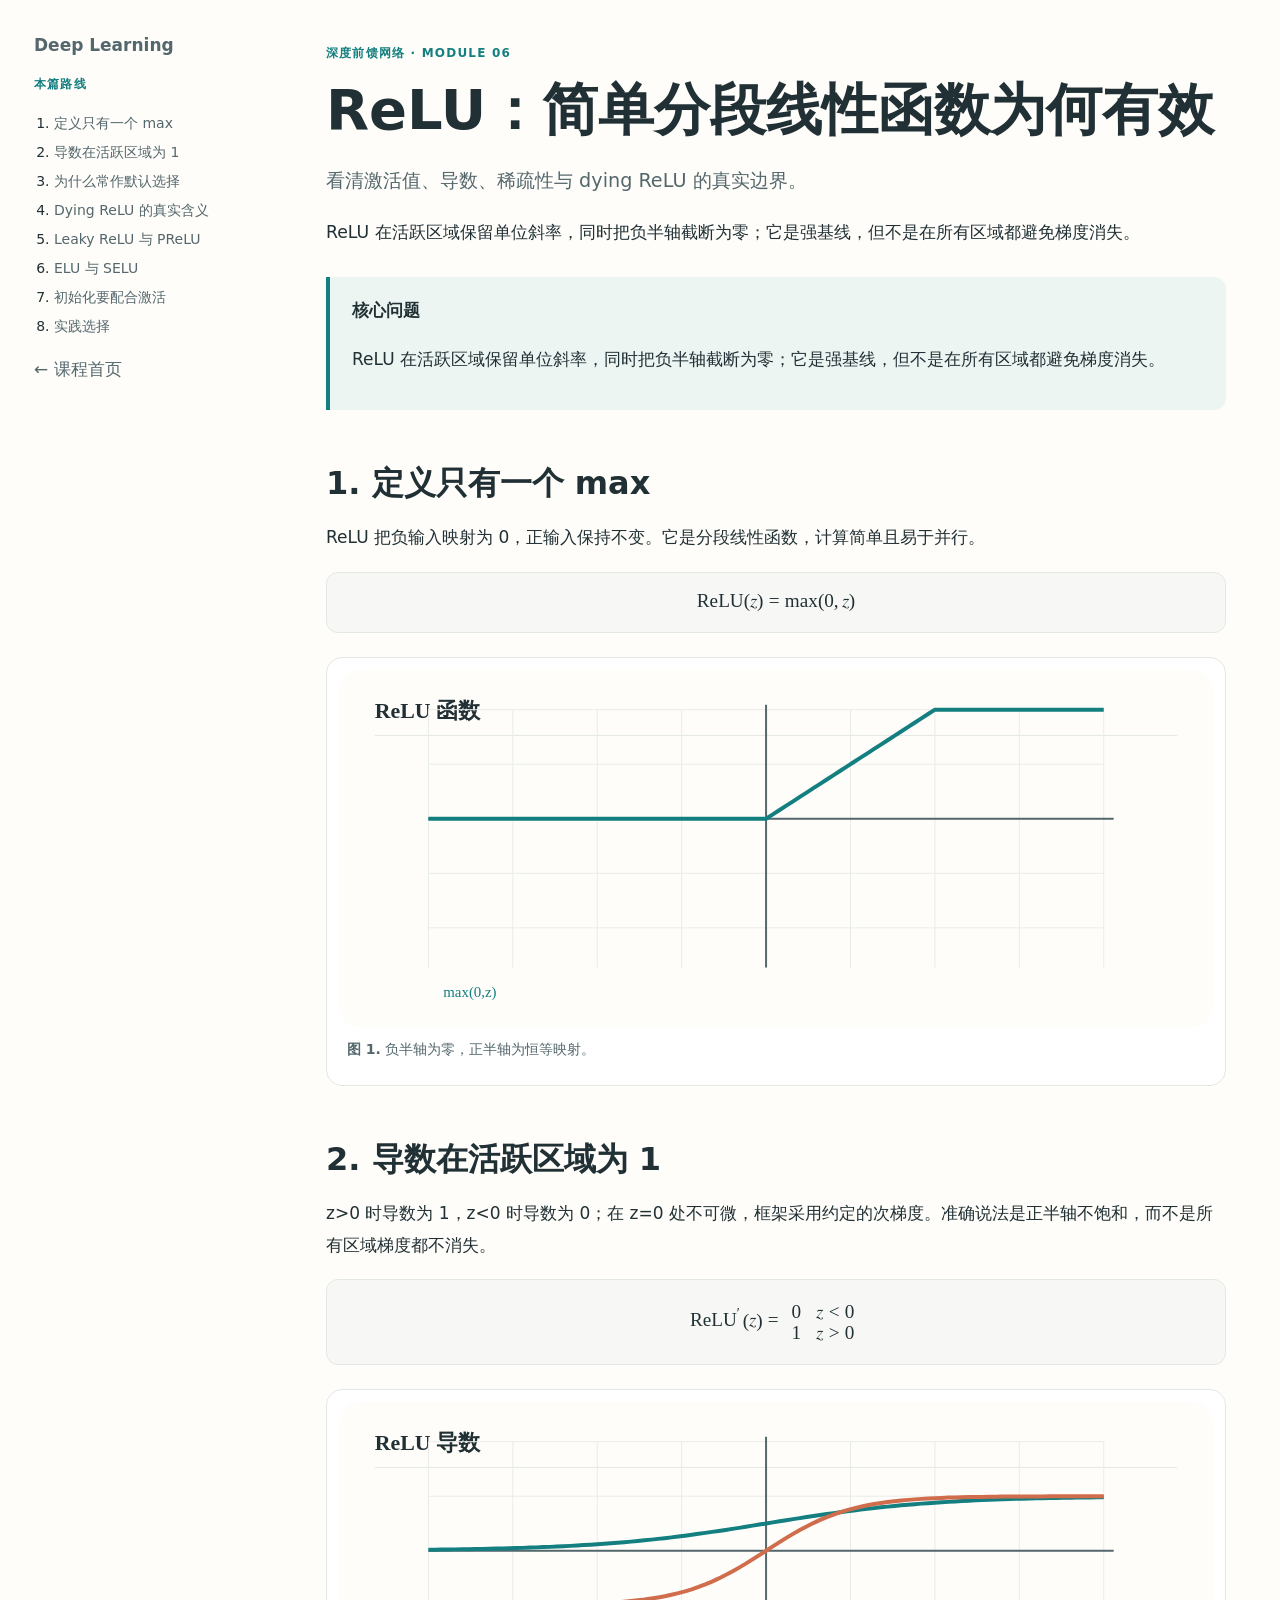
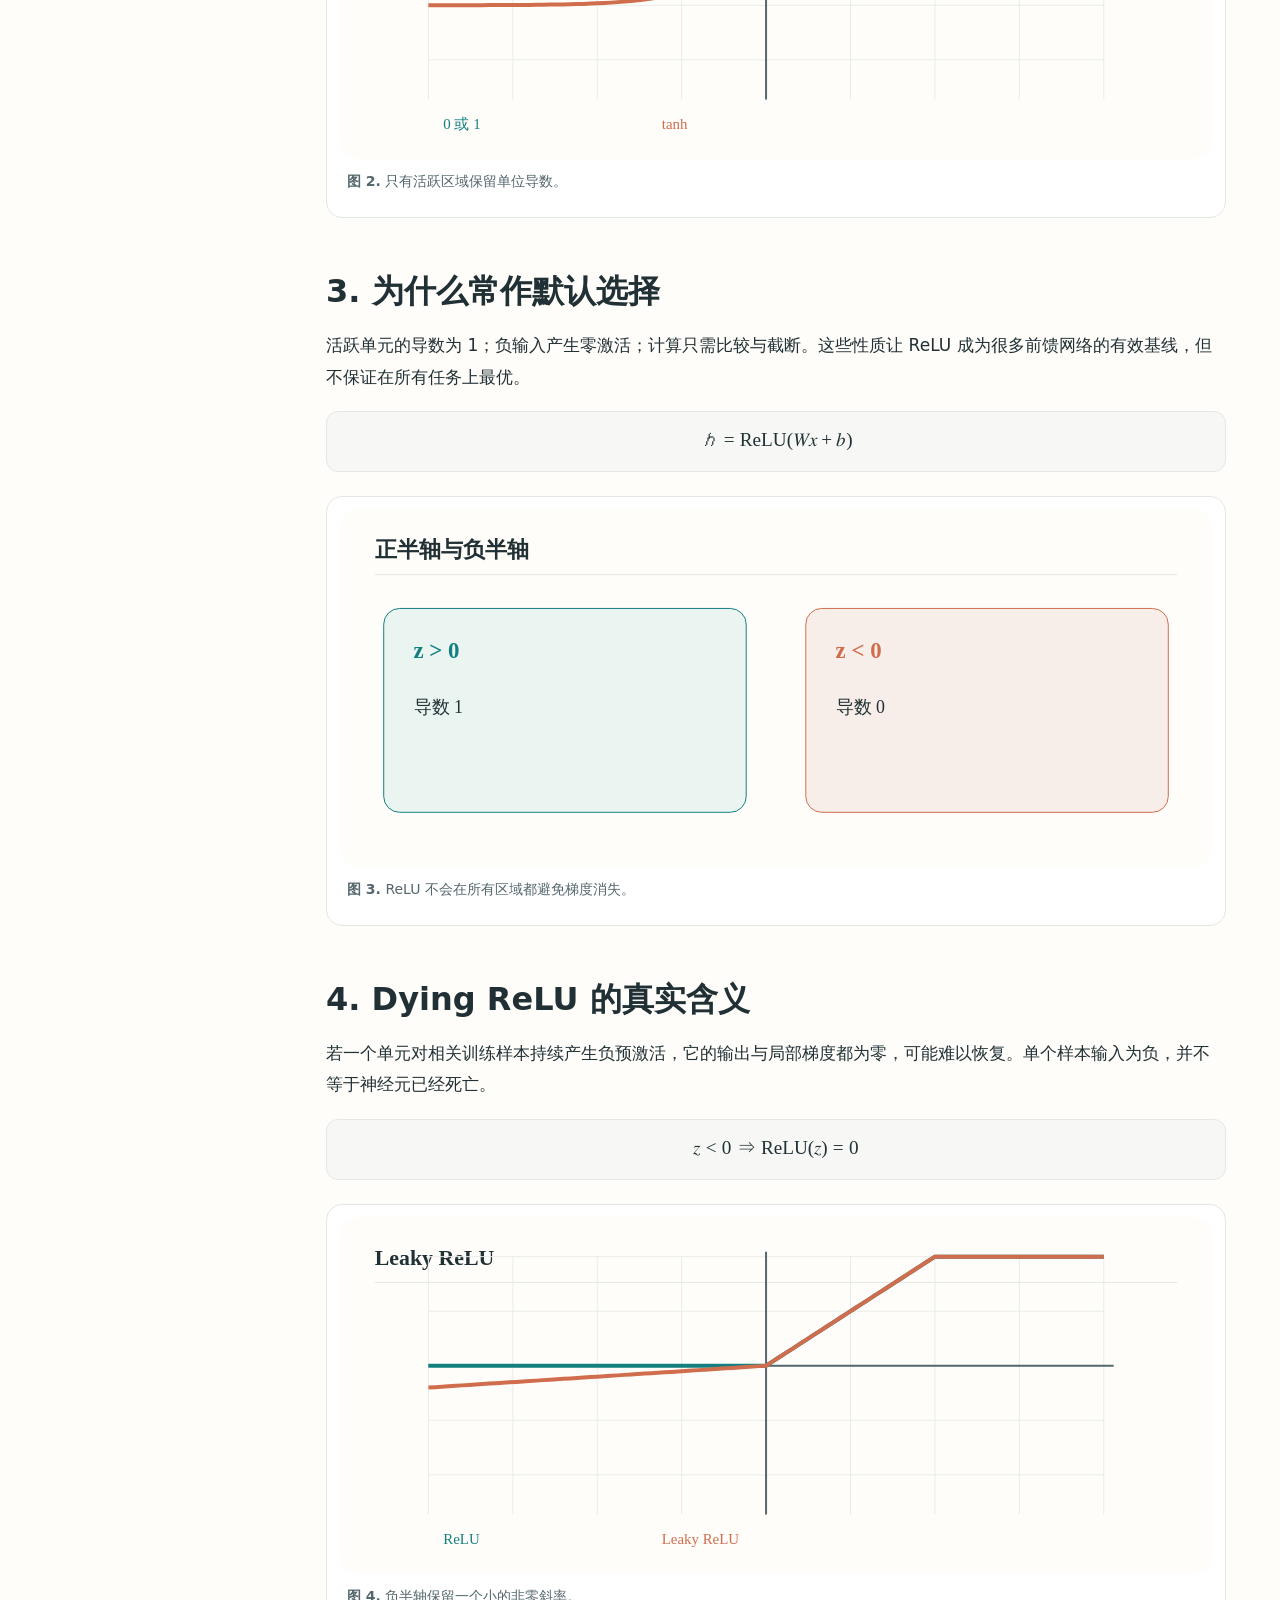
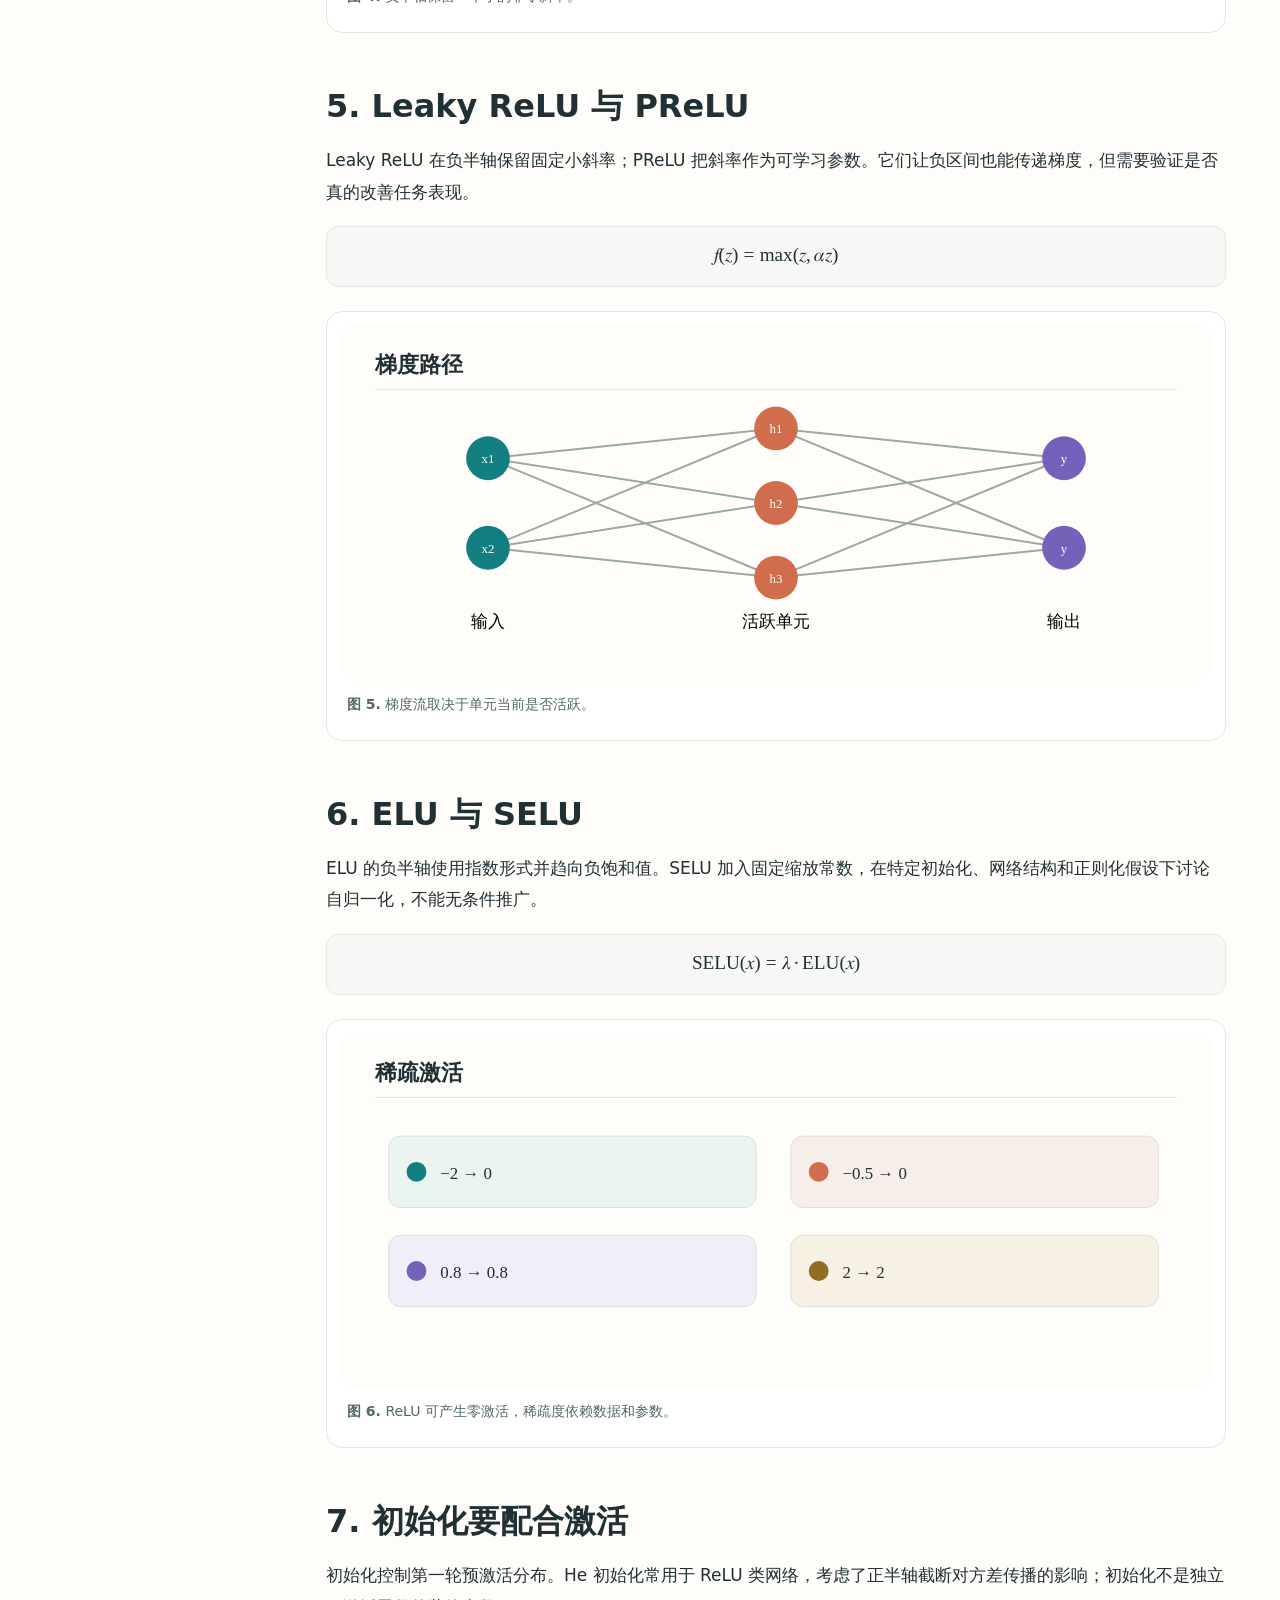
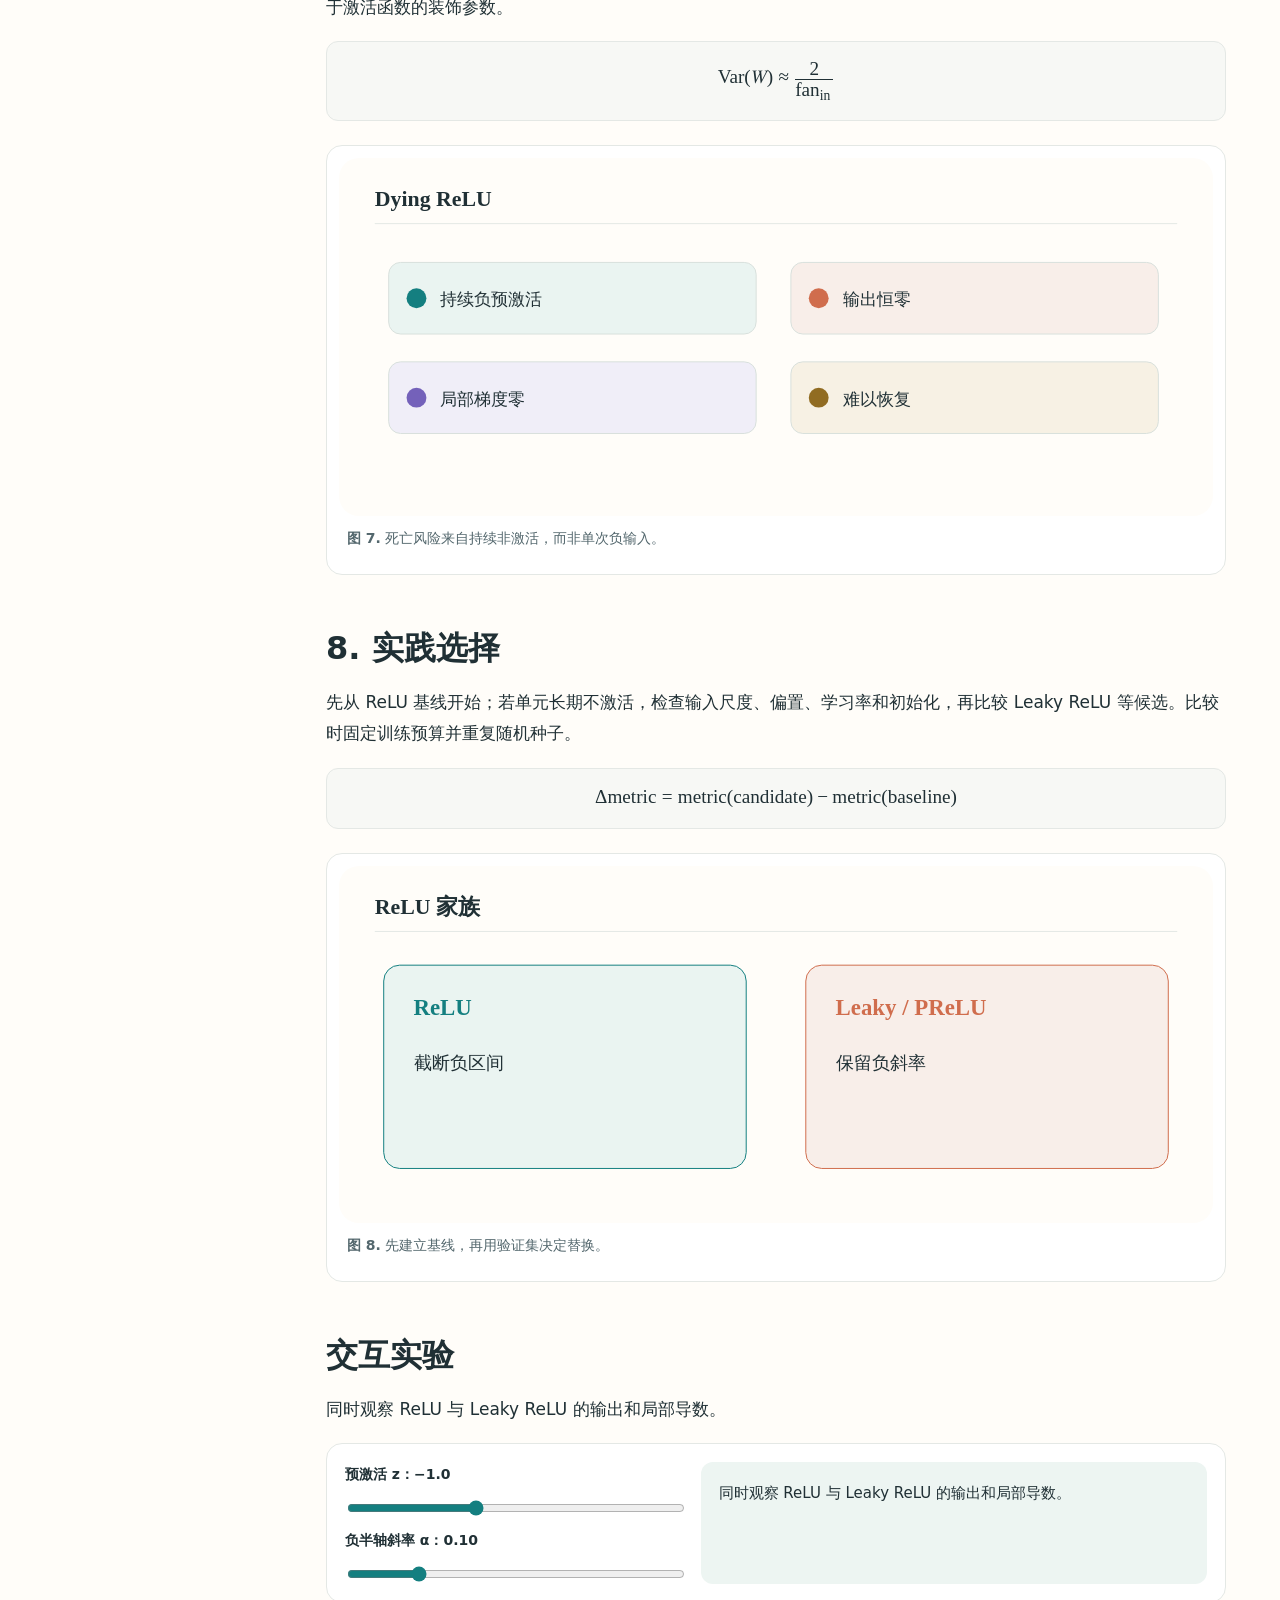
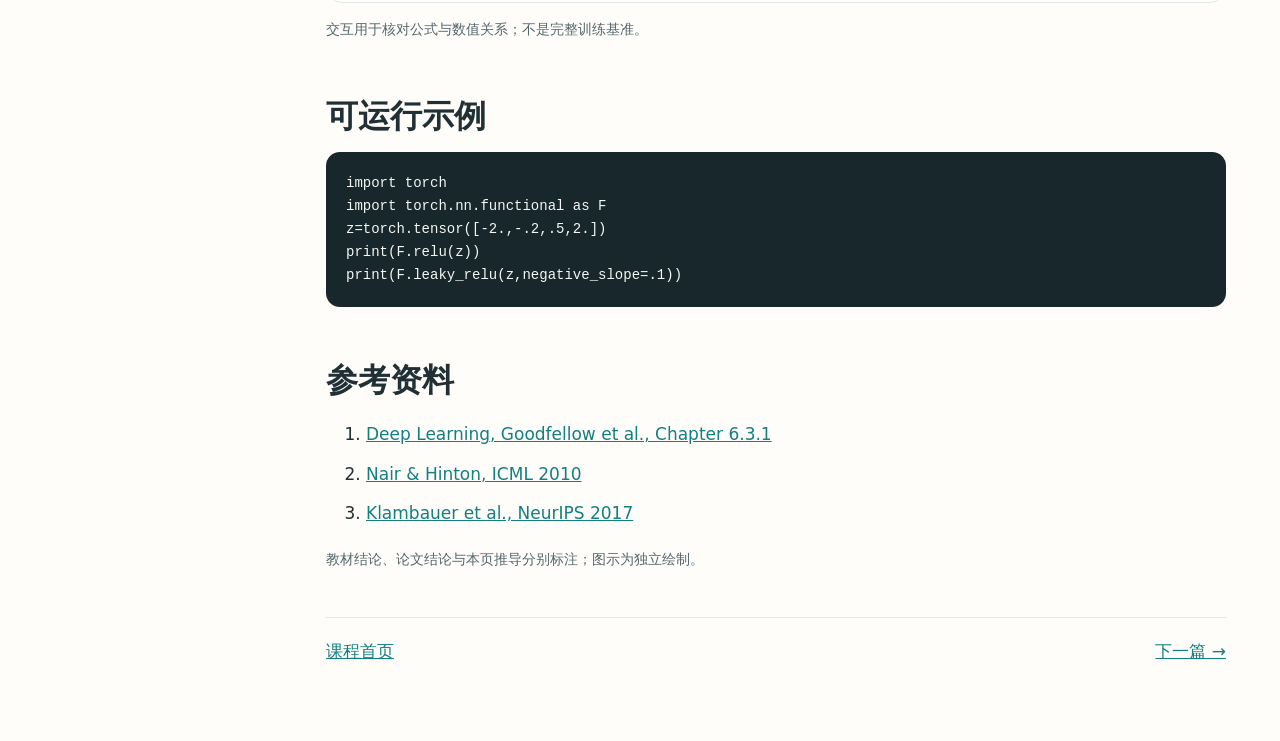
==== site/articles/relu/index.html @ 86275162 "Add first eight visual deep-learning lessons and static site" ====
<!doctype html><html lang="zh-CN"><head><meta charset="utf-8"><meta name="viewport" content="width=device-width,initial-scale=1"><meta name="description" content="看清激活值、导数、稀疏性与 dying ReLU 的真实边界。"><title>ReLU：简单分段线性函数为何有效｜Deep Learning</title><link rel="stylesheet" href="../../assets/css/site.css"></head><body><div class="layout"><nav class="toc"><a class="brand" href="../../index.html">Deep Learning</a><p class="eyebrow">本篇路线</p><ol><li><a href="#s1">定义只有一个 max</a></li><li><a href="#s2">导数在活跃区域为 1</a></li><li><a href="#s3">为什么常作默认选择</a></li><li><a href="#s4">Dying ReLU 的真实含义</a></li><li><a href="#s5">Leaky ReLU 与 PReLU</a></li><li><a href="#s6">ELU 与 SELU</a></li><li><a href="#s7">初始化要配合激活</a></li><li><a href="#s8">实践选择</a></li></ol><a href="../../index.html">← 课程首页</a></nav><main><article><header><p class="eyebrow">深度前馈网络 · MODULE 06</p><h1>ReLU：简单分段线性函数为何有效</h1><p class="dek">看清激活值、导数、稀疏性与 dying ReLU 的真实边界。</p><p class="lead">ReLU 在活跃区域保留单位斜率，同时把负半轴截断为零；它是强基线，但不是在所有区域都避免梯度消失。</p></header><div class="callout"><strong>核心问题</strong><p>ReLU 在活跃区域保留单位斜率，同时把负半轴截断为零；它是强基线，但不是在所有区域都避免梯度消失。</p></div><section id="s1"><h2>1. 定义只有一个 max</h2><p>ReLU 把负输入映射为 0，正输入保持不变。它是分段线性函数，计算简单且易于并行。</p><div class="math-equation"><div class="math-scroll" tabindex="0"><math xmlns="http://www.w3.org/1998/Math/MathML" display="block"><mrow><mi>ReLU</mi><mo>(</mo><mi>z</mi><mo>)</mo><mo>=</mo><mi>max</mi><mo>(</mo><mn>0</mn><mo>,</mo><mi>z</mi><mo>)</mo></mrow></math></div></div><figure><img src="../../assets/svg/relu/fig-01.svg" alt="负半轴为零，正半轴为恒等映射。" loading="lazy"><figcaption><strong>图 1.</strong> 负半轴为零，正半轴为恒等映射。</figcaption></figure></section><section id="s2"><h2>2. 导数在活跃区域为 1</h2><p>z&gt;0 时导数为 1，z&lt;0 时导数为 0；在 z=0 处不可微，框架采用约定的次梯度。准确说法是正半轴不饱和，而不是所有区域梯度都不消失。</p><div class="math-equation"><div class="math-scroll" tabindex="0"><math xmlns="http://www.w3.org/1998/Math/MathML" display="block"><mrow><msup><mi>ReLU</mi><mo>′</mo></msup><mo>(</mo><mi>z</mi><mo>)</mo><mo>=</mo><mfenced open="{" close=""><mtable><mtr><mtd><mn>0</mn></mtd><mtd><mi>z</mi><mo>&lt;</mo><mn>0</mn></mtd></mtr><mtr><mtd><mn>1</mn></mtd><mtd><mi>z</mi><mo>&gt;</mo><mn>0</mn></mtd></mtr></mtable></mfenced></mrow></math></div></div><figure><img src="../../assets/svg/relu/fig-02.svg" alt="只有活跃区域保留单位导数。" loading="lazy"><figcaption><strong>图 2.</strong> 只有活跃区域保留单位导数。</figcaption></figure></section><section id="s3"><h2>3. 为什么常作默认选择</h2><p>活跃单元的导数为 1；负输入产生零激活；计算只需比较与截断。这些性质让 ReLU 成为很多前馈网络的有效基线，但不保证在所有任务上最优。</p><div class="math-equation"><div class="math-scroll" tabindex="0"><math xmlns="http://www.w3.org/1998/Math/MathML" display="block"><mrow><mi>h</mi><mo>=</mo><mi>ReLU</mi><mo>(</mo><mi>W</mi><mi>x</mi><mo>+</mo><mi>b</mi><mo>)</mo></mrow></math></div></div><figure><img src="../../assets/svg/relu/fig-03.svg" alt="ReLU 不会在所有区域都避免梯度消失。" loading="lazy"><figcaption><strong>图 3.</strong> ReLU 不会在所有区域都避免梯度消失。</figcaption></figure></section><section id="s4"><h2>4. Dying ReLU 的真实含义</h2><p>若一个单元对相关训练样本持续产生负预激活，它的输出与局部梯度都为零，可能难以恢复。单个样本输入为负，并不等于神经元已经死亡。</p><div class="math-equation"><div class="math-scroll" tabindex="0"><math xmlns="http://www.w3.org/1998/Math/MathML" display="block"><mrow><mi>z</mi><mo>&lt;</mo><mn>0</mn><mo>⇒</mo><mi>ReLU</mi><mo>(</mo><mi>z</mi><mo>)</mo><mo>=</mo><mn>0</mn></mrow></math></div></div><figure><img src="../../assets/svg/relu/fig-04.svg" alt="负半轴保留一个小的非零斜率。" loading="lazy"><figcaption><strong>图 4.</strong> 负半轴保留一个小的非零斜率。</figcaption></figure></section><section id="s5"><h2>5. Leaky ReLU 与 PReLU</h2><p>Leaky ReLU 在负半轴保留固定小斜率；PReLU 把斜率作为可学习参数。它们让负区间也能传递梯度，但需要验证是否真的改善任务表现。</p><div class="math-equation"><div class="math-scroll" tabindex="0"><math xmlns="http://www.w3.org/1998/Math/MathML" display="block"><mrow><mi>f</mi><mo>(</mo><mi>z</mi><mo>)</mo><mo>=</mo><mi>max</mi><mo>(</mo><mi>z</mi><mo>,</mo><mi>α</mi><mi>z</mi><mo>)</mo></mrow></math></div></div><figure><img src="../../assets/svg/relu/fig-05.svg" alt="梯度流取决于单元当前是否活跃。" loading="lazy"><figcaption><strong>图 5.</strong> 梯度流取决于单元当前是否活跃。</figcaption></figure></section><section id="s6"><h2>6. ELU 与 SELU</h2><p>ELU 的负半轴使用指数形式并趋向负饱和值。SELU 加入固定缩放常数，在特定初始化、网络结构和正则化假设下讨论自归一化，不能无条件推广。</p><div class="math-equation"><div class="math-scroll" tabindex="0"><math xmlns="http://www.w3.org/1998/Math/MathML" display="block"><mrow><mi>SELU</mi><mo>(</mo><mi>x</mi><mo>)</mo><mo>=</mo><mi>λ</mi><mo>·</mo><mi>ELU</mi><mo>(</mo><mi>x</mi><mo>)</mo></mrow></math></div></div><figure><img src="../../assets/svg/relu/fig-06.svg" alt="ReLU 可产生零激活，稀疏度依赖数据和参数。" loading="lazy"><figcaption><strong>图 6.</strong> ReLU 可产生零激活，稀疏度依赖数据和参数。</figcaption></figure></section><section id="s7"><h2>7. 初始化要配合激活</h2><p>初始化控制第一轮预激活分布。He 初始化常用于 ReLU 类网络，考虑了正半轴截断对方差传播的影响；初始化不是独立于激活函数的装饰参数。</p><div class="math-equation"><div class="math-scroll" tabindex="0"><math xmlns="http://www.w3.org/1998/Math/MathML" display="block"><mrow><mi>Var</mi><mo>(</mo><mi>W</mi><mo>)</mo><mo>≈</mo><mfrac><mn>2</mn><msub><mi>fan</mi><mi>in</mi></msub></mfrac></mrow></math></div></div><figure><img src="../../assets/svg/relu/fig-07.svg" alt="死亡风险来自持续非激活，而非单次负输入。" loading="lazy"><figcaption><strong>图 7.</strong> 死亡风险来自持续非激活，而非单次负输入。</figcaption></figure></section><section id="s8"><h2>8. 实践选择</h2><p>先从 ReLU 基线开始；若单元长期不激活，检查输入尺度、偏置、学习率和初始化，再比较 Leaky ReLU 等候选。比较时固定训练预算并重复随机种子。</p><div class="math-equation"><div class="math-scroll" tabindex="0"><math xmlns="http://www.w3.org/1998/Math/MathML" display="block"><mrow><mi>Δmetric</mi><mo>=</mo><mi>metric</mi><mo>(</mo><mi>candidate</mi><mo>)</mo><mo>−</mo><mi>metric</mi><mo>(</mo><mi>baseline</mi><mo>)</mo></mrow></math></div></div><figure><img src="../../assets/svg/relu/fig-08.svg" alt="先建立基线，再用验证集决定替换。" loading="lazy"><figcaption><strong>图 8.</strong> 先建立基线，再用验证集决定替换。</figcaption></figure></section><section id="demo"><h2>交互实验</h2><p>同时观察 ReLU 与 Leaky ReLU 的输出和局部导数。</p><div class="demo" data-demo="relu"><div class="demo-controls"><label for="relu-x">预激活 z：<output id="relu-v">−1.0</output></label><input id="relu-x" data-demo-input type="range" min="-4" max="4" step="0.1" value="-1"><label for="relu-a">负半轴斜率 α：<output id="relu-av">0.10</output></label><input id="relu-a" data-demo-extra type="range" min="0" max="0.5" step="0.01" value="0.1"></div><div class="demo-output" data-demo-output aria-live="polite">同时观察 ReLU 与 Leaky ReLU 的输出和局部导数。</div></div><p class="note">交互用于核对公式与数值关系；不是完整训练基准。</p></section><section id="code"><h2>可运行示例</h2><pre><code>import torch
import torch.nn.functional as F
z=torch.tensor([-2.,-.2,.5,2.])
print(F.relu(z))
print(F.leaky_relu(z,negative_slope=.1))</code></pre></section><section id="references"><h2>参考资料</h2><ol class="references"><li><a href="https://www.deeplearningbook.org/contents/mlp.html" target="_blank" rel="noopener noreferrer">Deep Learning, Goodfellow et al., Chapter 6.3.1</a></li><li><a href="https://icml.cc/2010/papers/432.pdf" target="_blank" rel="noopener noreferrer">Nair &amp; Hinton, ICML 2010</a></li><li><a href="https://proceedings.neurips.cc/paper_files/paper/2017/hash/5d44ee6f2c3f71b73125876103c8f6c4-Abstract.html" target="_blank" rel="noopener noreferrer">Klambauer et al., NeurIPS 2017</a></li></ol><p class="note">教材结论、论文结论与本页推导分别标注；图示为独立绘制。</p></section><nav class="article-nav"><a href="../../index.html">课程首页</a><a href="../sigmoid-tanh/index.html">下一篇 →</a></nav></article></main></div><script src="../../assets/js/site.js" defer></script></body></html>
---- site/assets/css/site.css ----
:root{--paper:#fffdf9;--ink:#203035;--subtle:#53676d;--accent:#147f80;--line:#e4e8e5;--surface:#fff}*{box-sizing:border-box}body{margin:0;background:var(--paper);color:var(--ink);font:17px/1.85 system-ui,-apple-system,"PingFang SC","Microsoft YaHei",sans-serif}a{color:var(--accent)}.layout{max-width:1440px;margin:auto;display:grid;grid-template-columns:230px minmax(0,1fr);gap:42px;padding:30px 34px}.toc{position:sticky;top:24px;align-self:start;max-height:calc(100vh - 48px);overflow:auto}.brand{font-weight:750;text-decoration:none;color:var(--ink)}.toc ol{padding-left:20px}.toc li{font-size:14px;line-height:1.5;margin:8px 0}.toc a{text-decoration:none;color:var(--subtle)}main{min-width:0}article{max-width:900px;margin:auto}.eyebrow{font-size:12px;letter-spacing:.1em;color:var(--accent);font-weight:750}h1{font-size:clamp(2rem,5vw,3.5rem);line-height:1.2;margin:10px 0 16px}h2{font-size:clamp(1.4rem,3vw,2rem);line-height:1.35;margin:52px 0 14px}.dek{font-size:1.2rem;color:var(--subtle)}.lead{font-size:1.08rem}.callout{margin:28px 0;padding:18px 22px;border-left:4px solid var(--accent);background:#edf5f2;border-radius:0 12px 12px 0}figure{margin:24px 0 36px;padding:12px;background:white;border:1px solid var(--line);border-radius:16px}figure img{width:100%;height:auto;display:block}figcaption,.note{font-size:14px;color:var(--subtle)}figcaption{padding:10px 8px}.math-equation{margin:18px 0;padding:12px 16px;background:#f7f8f5;border:1px solid var(--line);border-radius:12px;max-width:100%}.math-scroll{overflow-x:auto;padding:8px 4px}.math-scroll math{width:max-content;min-width:100%;font-size:1.2rem}pre{overflow:auto;padding:20px;background:#18272c;color:#f4f7f4;border-radius:14px;font:14px/1.65 ui-monospace,Consolas,monospace}.demo{display:grid;grid-template-columns:.8fr 1.2fr;gap:18px;padding:18px;border:1px solid var(--line);border-radius:16px;background:white}.demo-controls{display:grid;gap:10px;align-content:start}.demo-controls label{font-size:14px;font-weight:650}.demo-controls input,.demo-controls select{width:100%;accent-color:var(--accent)}.demo-controls select{padding:10px;border:1px solid #cbd5d1;border-radius:8px}.demo-output{padding:18px;background:#edf5f2;border-radius:12px;white-space:pre-line;font-size:15px}.references li{margin:8px 0}.article-nav{display:flex;justify-content:space-between;margin:44px 0;padding-top:18px;border-top:1px solid var(--line)}.home{max-width:1180px;margin:auto;padding:48px 34px}.home-hero{padding:42px 0;border-bottom:1px solid var(--line)}.home-hero h1{max-width:820px}.home-hero p{max-width:780px;color:var(--subtle);font-size:1.15rem}.path-grid{display:grid;grid-template-columns:repeat(2,minmax(0,1fr));gap:18px}.path-card{display:block;padding:22px;border:1px solid var(--line);border-radius:16px;background:white;text-decoration:none;color:var(--ink)}.path-card:hover{border-color:var(--accent)}.path-card h2{font-size:1.2rem;margin:8px 0}.path-card p{font-size:15px;color:var(--subtle);margin:0}.num{font-size:12px;color:var(--accent);font-weight:750}.home-footer{margin-top:44px;padding-top:20px;border-top:1px solid var(--line);font-size:14px;color:var(--subtle)}@media(max-width:900px){.layout{display:block;padding:18px 24px}.toc{position:static;max-height:none;border-bottom:1px solid var(--line);padding-bottom:14px}.toc ol{display:flex;gap:14px;overflow:auto;white-space:nowrap;list-style:none;padding:0}.toc li{flex:none}.path-grid{grid-template-columns:1fr}}@media(max-width:480px){body{font-size:16px}.layout,.home{padding:14px 16px 44px}.demo{grid-template-columns:1fr;padding:14px}figure{padding:8px}.math-scroll math{font-size:1.05rem}}@media(prefers-reduced-motion:reduce){html{scroll-behavior:auto}}@media print{.toc,.demo-controls,.article-nav{display:none}.layout{display:block}figure{break-inside:avoid;box-shadow:none}}
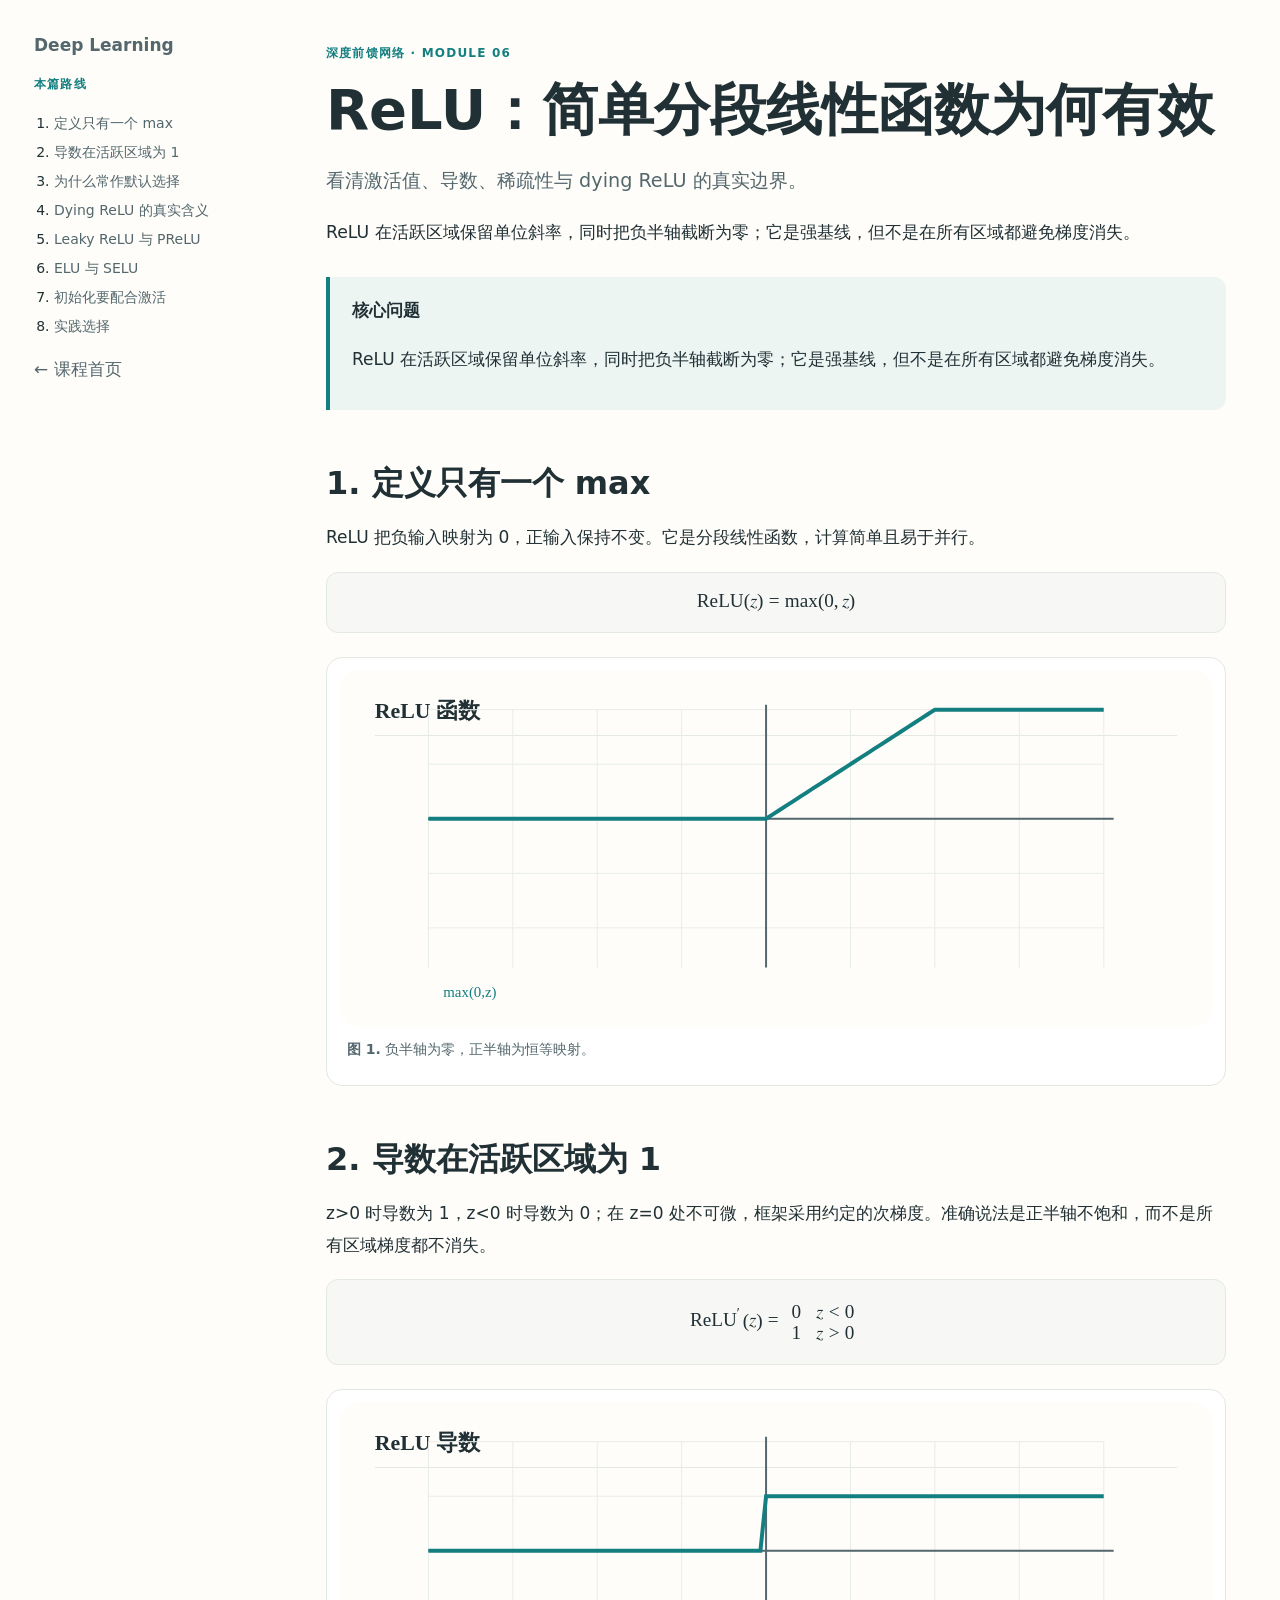
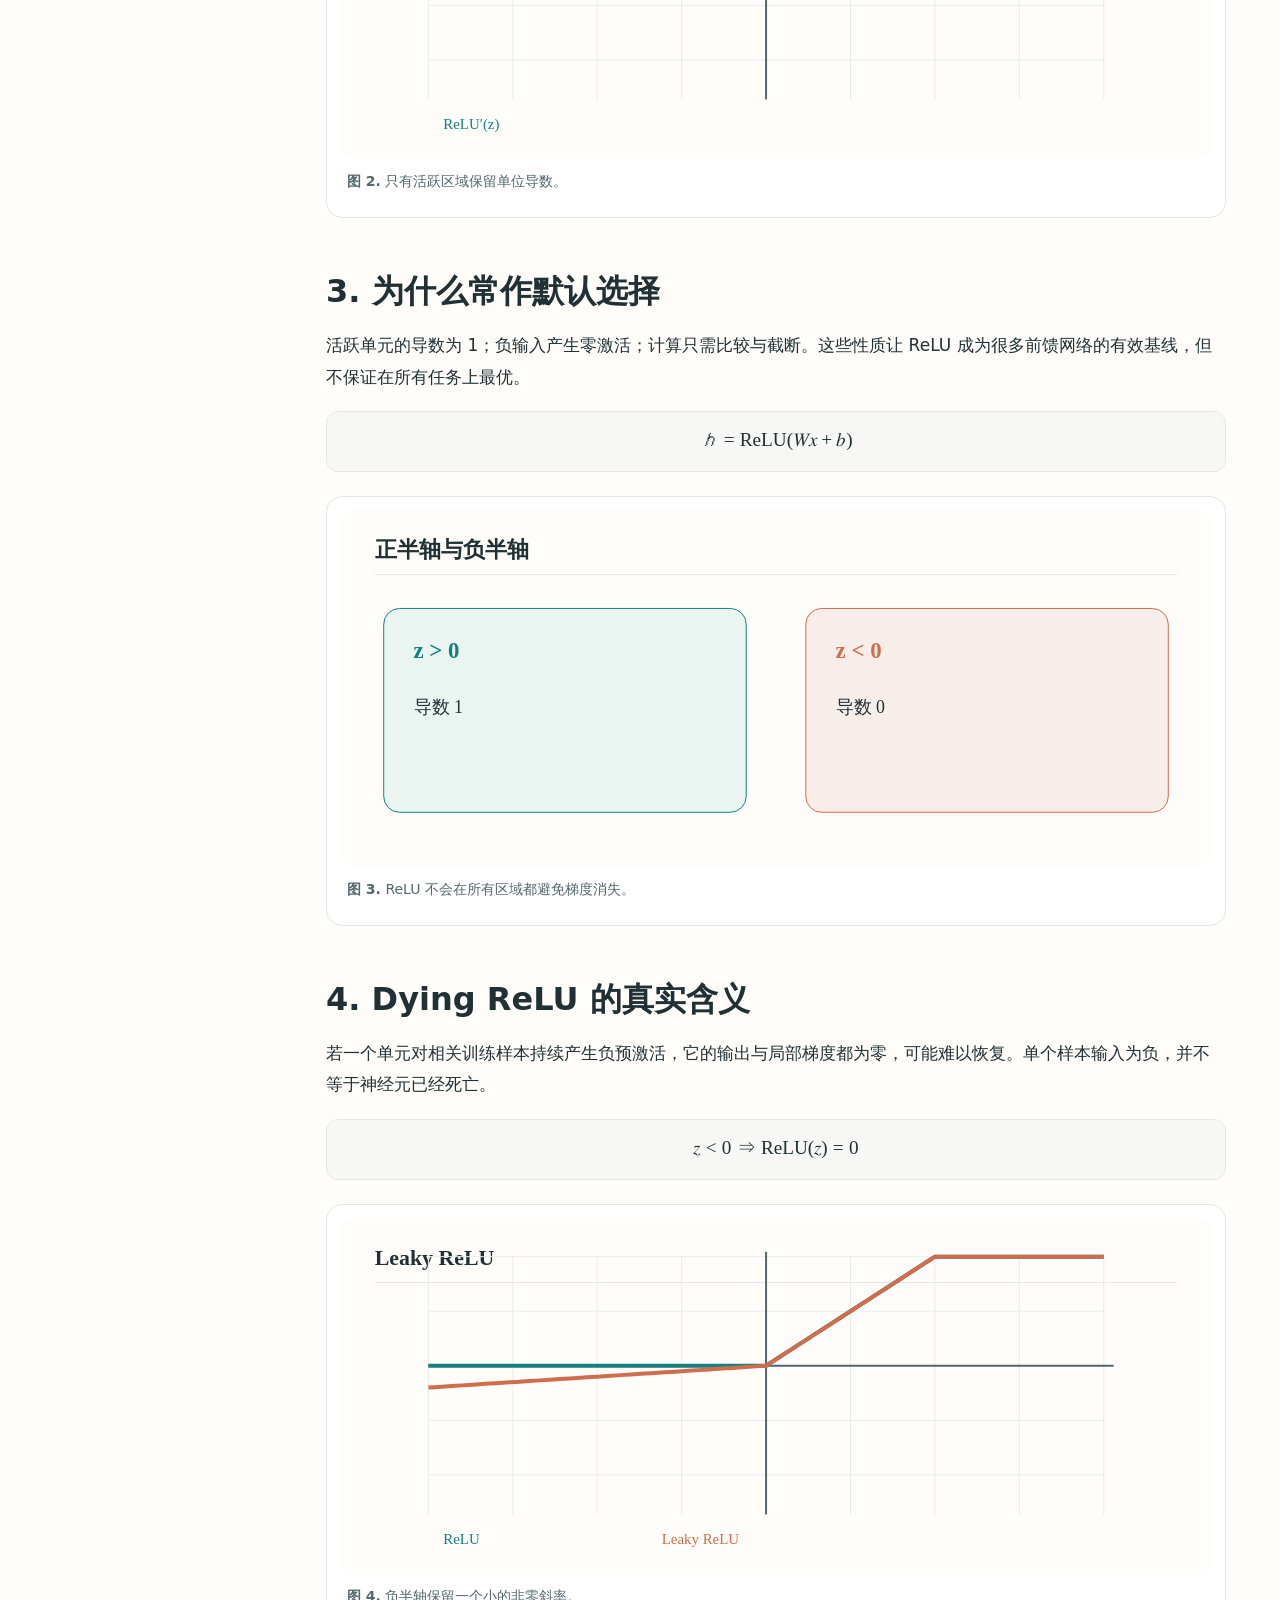
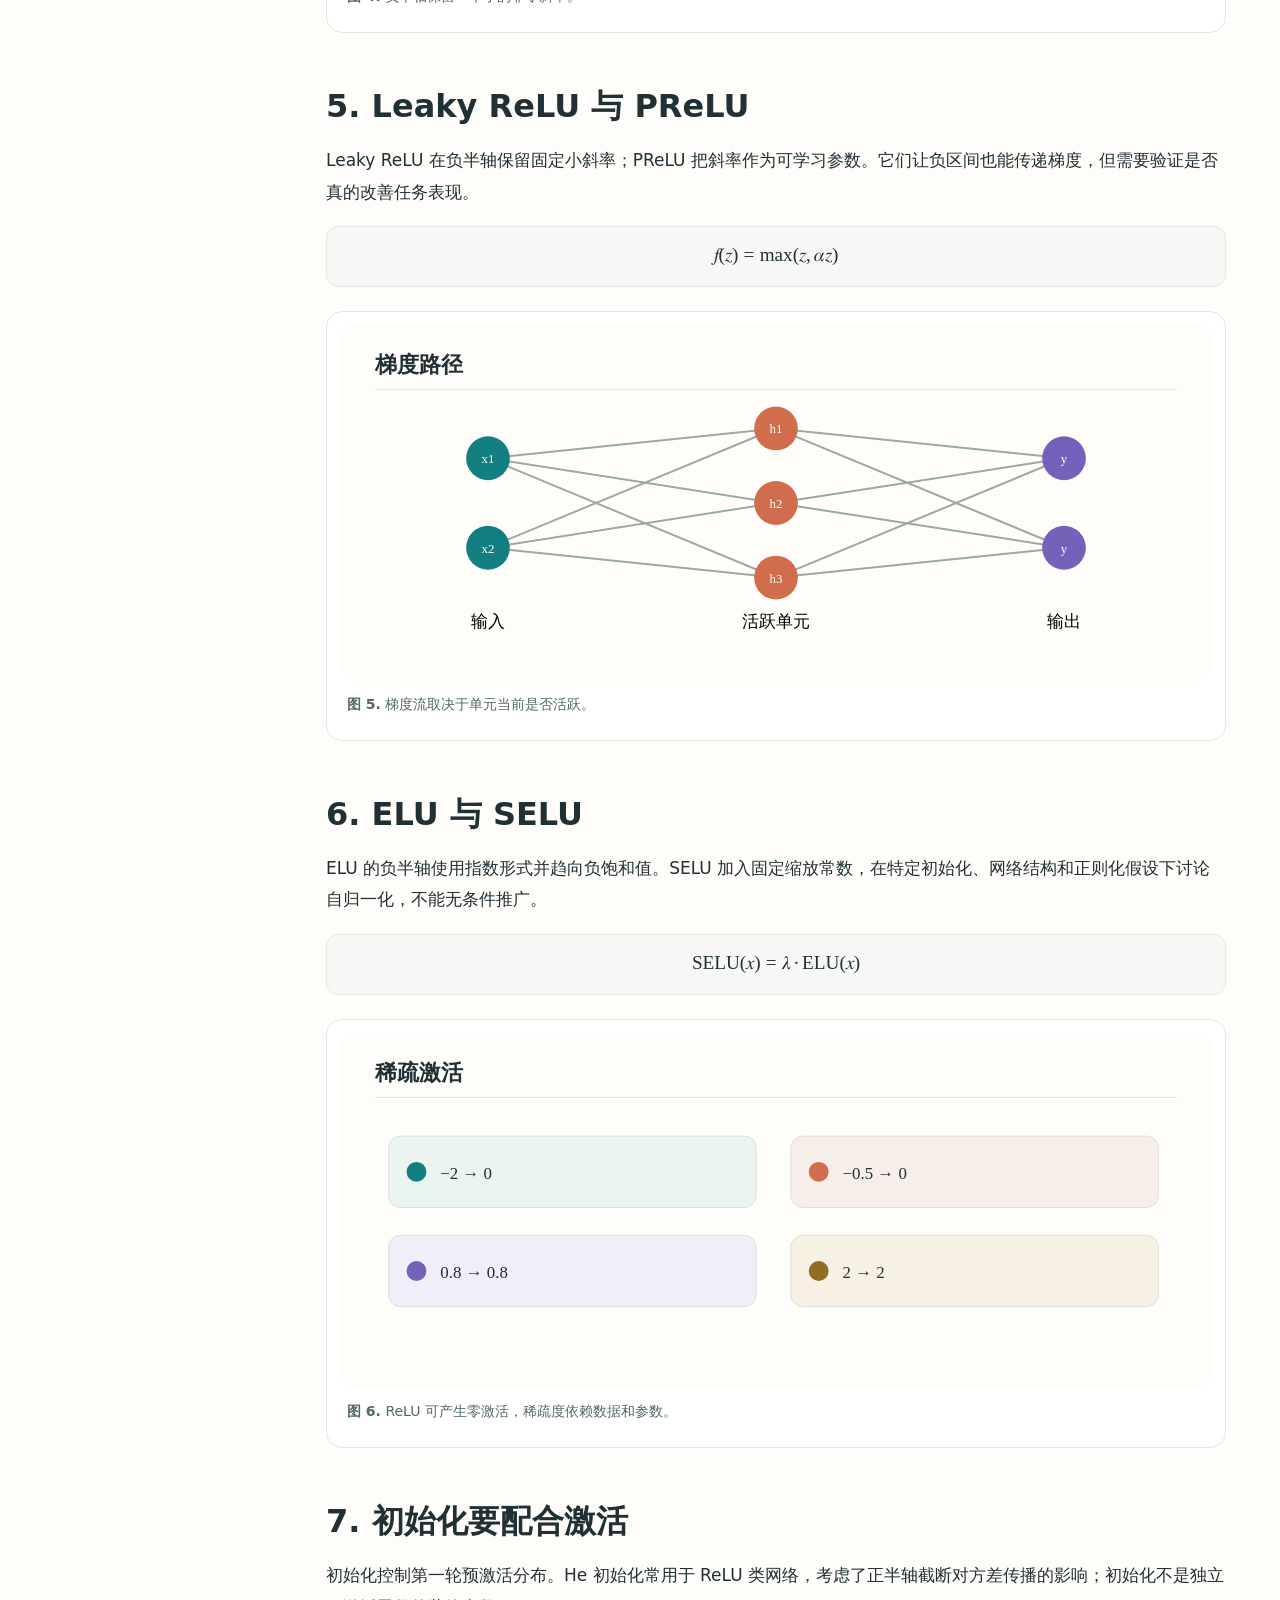
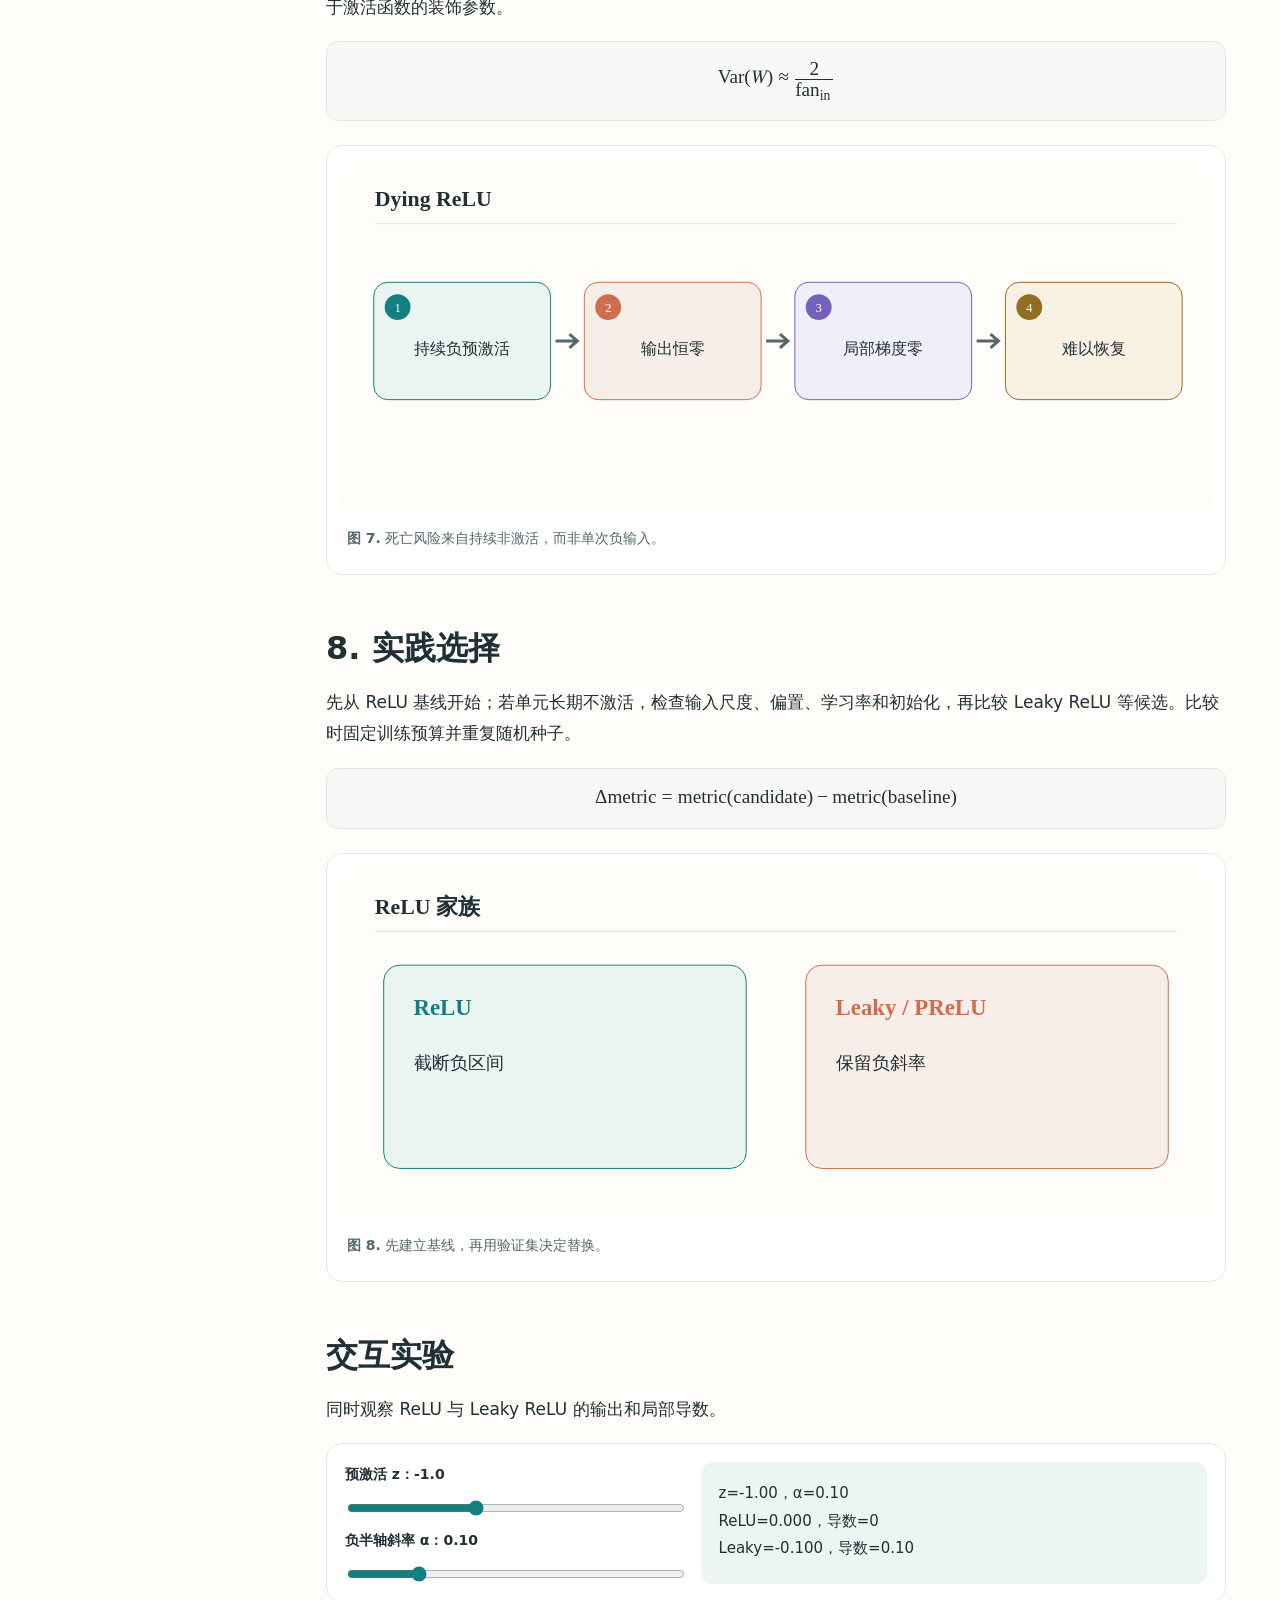
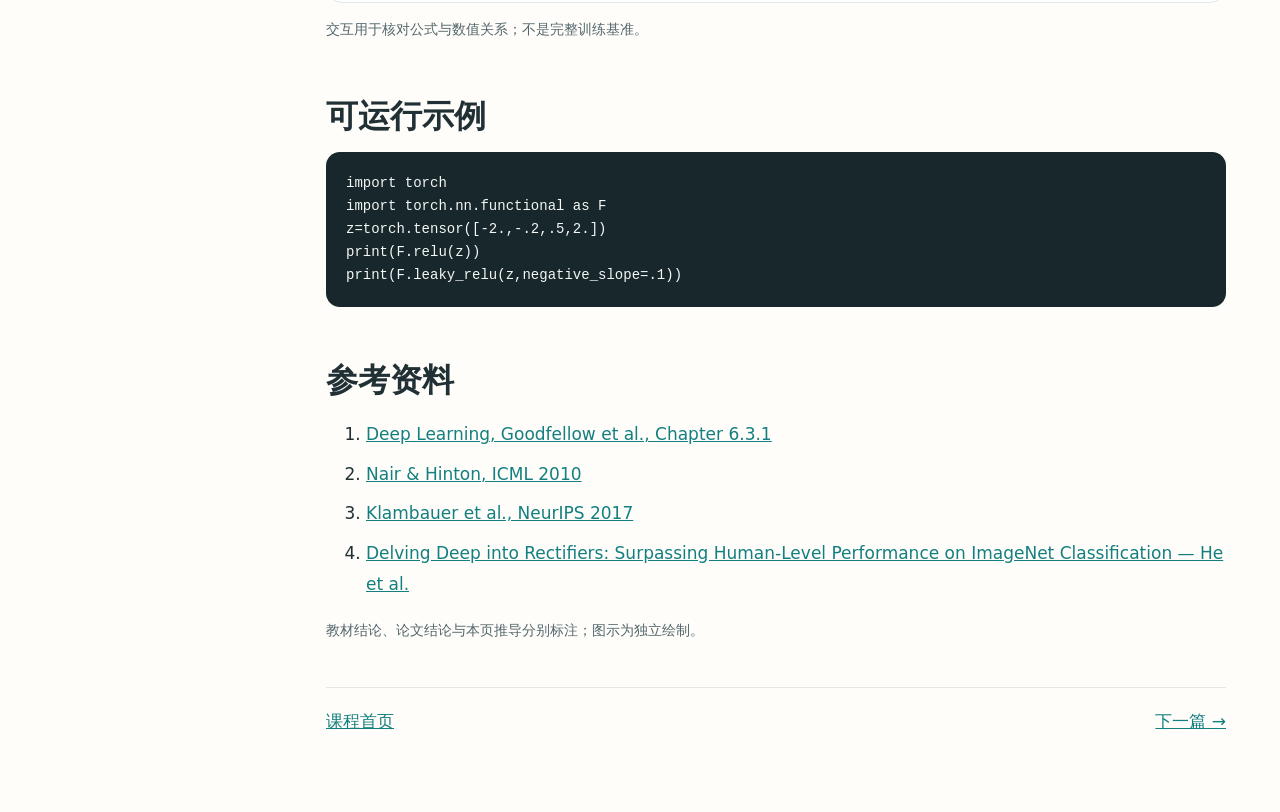
==== commit d9c1bfa9: "Complete primary-source evidence for activation functions" ====
--- a/site/articles/relu/index.html
+++ b/site/articles/relu/index.html
@@ -2,4 +2,4 @@
 import torch.nn.functional as F
 z=torch.tensor([-2.,-.2,.5,2.])
 print(F.relu(z))
-print(F.leaky_relu(z,negative_slope=.1))</code></pre></section><section id="references"><h2>参考资料</h2><ol class="references"><li><a href="https://www.deeplearningbook.org/contents/mlp.html" target="_blank" rel="noopener noreferrer">Deep Learning, Goodfellow et al., Chapter 6.3.1</a></li><li><a href="https://icml.cc/2010/papers/432.pdf" target="_blank" rel="noopener noreferrer">Nair &amp; Hinton, ICML 2010</a></li><li><a href="https://proceedings.neurips.cc/paper_files/paper/2017/hash/5d44ee6f2c3f71b73125876103c8f6c4-Abstract.html" target="_blank" rel="noopener noreferrer">Klambauer et al., NeurIPS 2017</a></li></ol><p class="note">教材结论、论文结论与本页推导分别标注；图示为独立绘制。</p></section><nav class="article-nav"><a href="../../index.html">课程首页</a><a href="../sigmoid-tanh/index.html">下一篇 →</a></nav></article></main></div><script src="../../assets/js/site.js" defer></script></body></html>+print(F.leaky_relu(z,negative_slope=.1))</code></pre></section><section id="references"><h2>参考资料</h2><ol class="references"><li><a href="https://www.deeplearningbook.org/contents/mlp.html" target="_blank" rel="noopener noreferrer">Deep Learning, Goodfellow et al., Chapter 6.3.1</a></li><li><a href="https://icml.cc/2010/papers/432.pdf" target="_blank" rel="noopener noreferrer">Nair &amp; Hinton, ICML 2010</a></li><li><a href="https://proceedings.neurips.cc/paper_files/paper/2017/hash/5d44ee6f2c3f71b73125876103c8f6c4-Abstract.html" target="_blank" rel="noopener noreferrer">Klambauer et al., NeurIPS 2017</a></li><li><a href="https://arxiv.org/abs/1502.01852" target="_blank" rel="noopener noreferrer">Delving Deep into Rectifiers: Surpassing Human-Level Performance on ImageNet Classification — He et al.</a></li></ol><p class="note">教材结论、论文结论与本页推导分别标注；图示为独立绘制。</p></section><nav class="article-nav"><a href="../../index.html">课程首页</a><a href="../sigmoid-tanh/index.html">下一篇 →</a></nav></article></main></div><script src="../../assets/js/site.js" defer></script></body></html>
